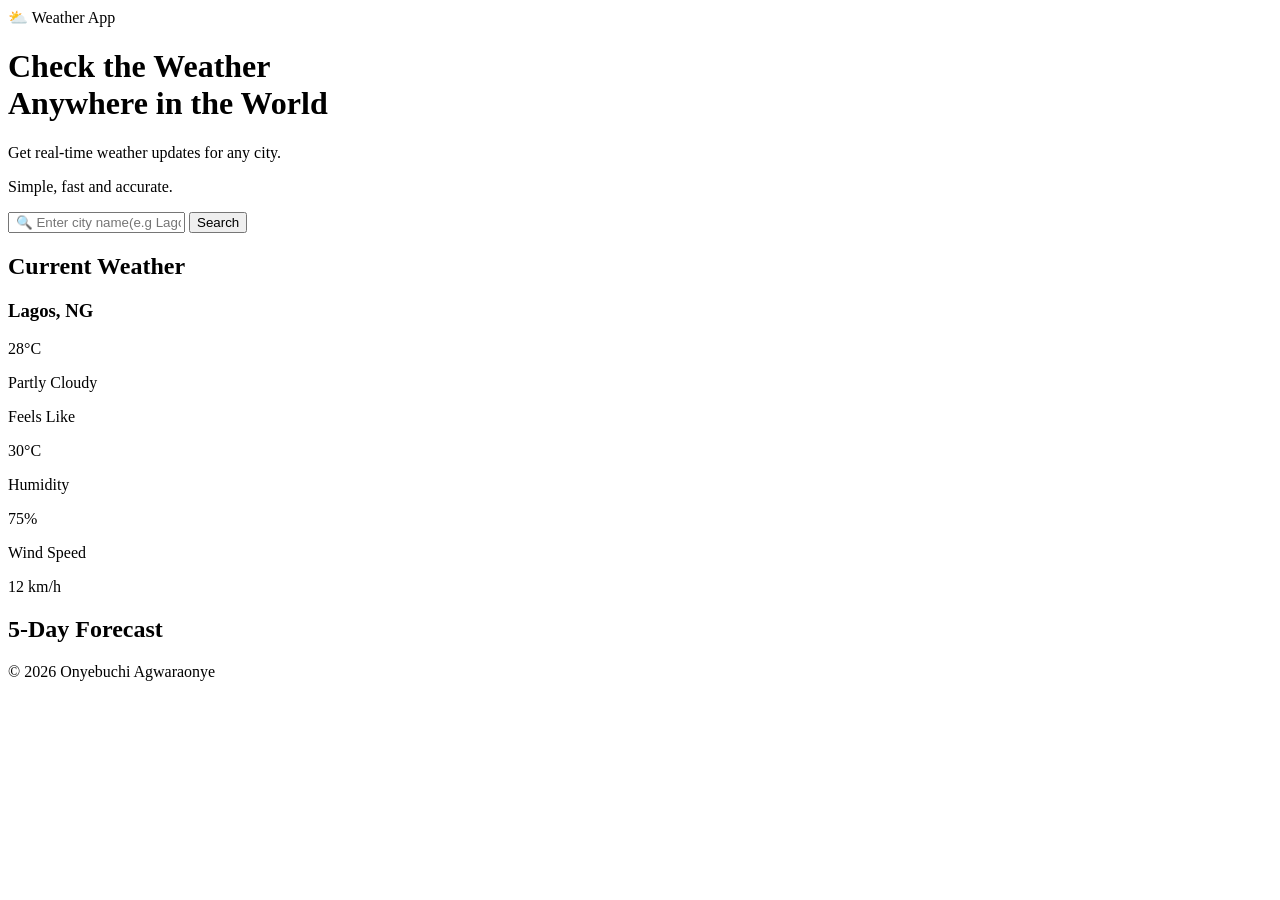
==== index.html @ f9358b13 "forecast and debugging" ====
<!DOCTYPE html>
<html>
<head>
  <meta charset="UTF-8">
  <meta name="viewport" content="width=device-width, initial-scale=1.0">
  
  <title>Weather App</title>
</head>
<body>
  <header>
    <div>⛅ Weather App</div>

    <div class="hero">
      <h1>Check the Weather<br> Anywhere in the World</h1>
      <p>Get real-time weather updates for any city.</p>
      <p>Simple, fast and accurate.</p>
    </div>

    <div >
      <input class="city-input" type="text" placeholder=" &#128269; Enter city name(e.g Lagos, London, New York...)  
      "> 
      <button class="search-button">Search</button>
      <p class="error-message"
      role="alert"></p>
    </div>
  </header>

  <main>
    <section class="current-weather">
      <h2>Current Weather</h2>
      <div class="weather-info">
        <h3 class="city-name">Lagos, NG</h3>
        <p class="local-time"></p>
        <p class="temperature">28°C</p>
        <p class="weather-description">Partly Cloudy</p>
      </div>

      <div class="weather-details">
        <div>
          <p>Feels Like</p>
          <p class="feels-like">30°C</p>
        </div>

        <div>
          <p>Humidity</p>
          <p class="humidity">75%</p>
        </div>

        <div>
          <p>Wind Speed</p>
          <p class="wind-speed">12 km/h</p>
        </div>
      </div>
    </section>

    <section class="forecast">
      <h2>5-Day Forecast</h2>
      <div class="forecast-list">
        <!-- Forecast cards will go here -->
      </div>
    </section>
  </main>

  <footer>© 2026 Onyebuchi Agwaraonye</footer>

  <script src="script.js"></script>
  
</body>
</html>
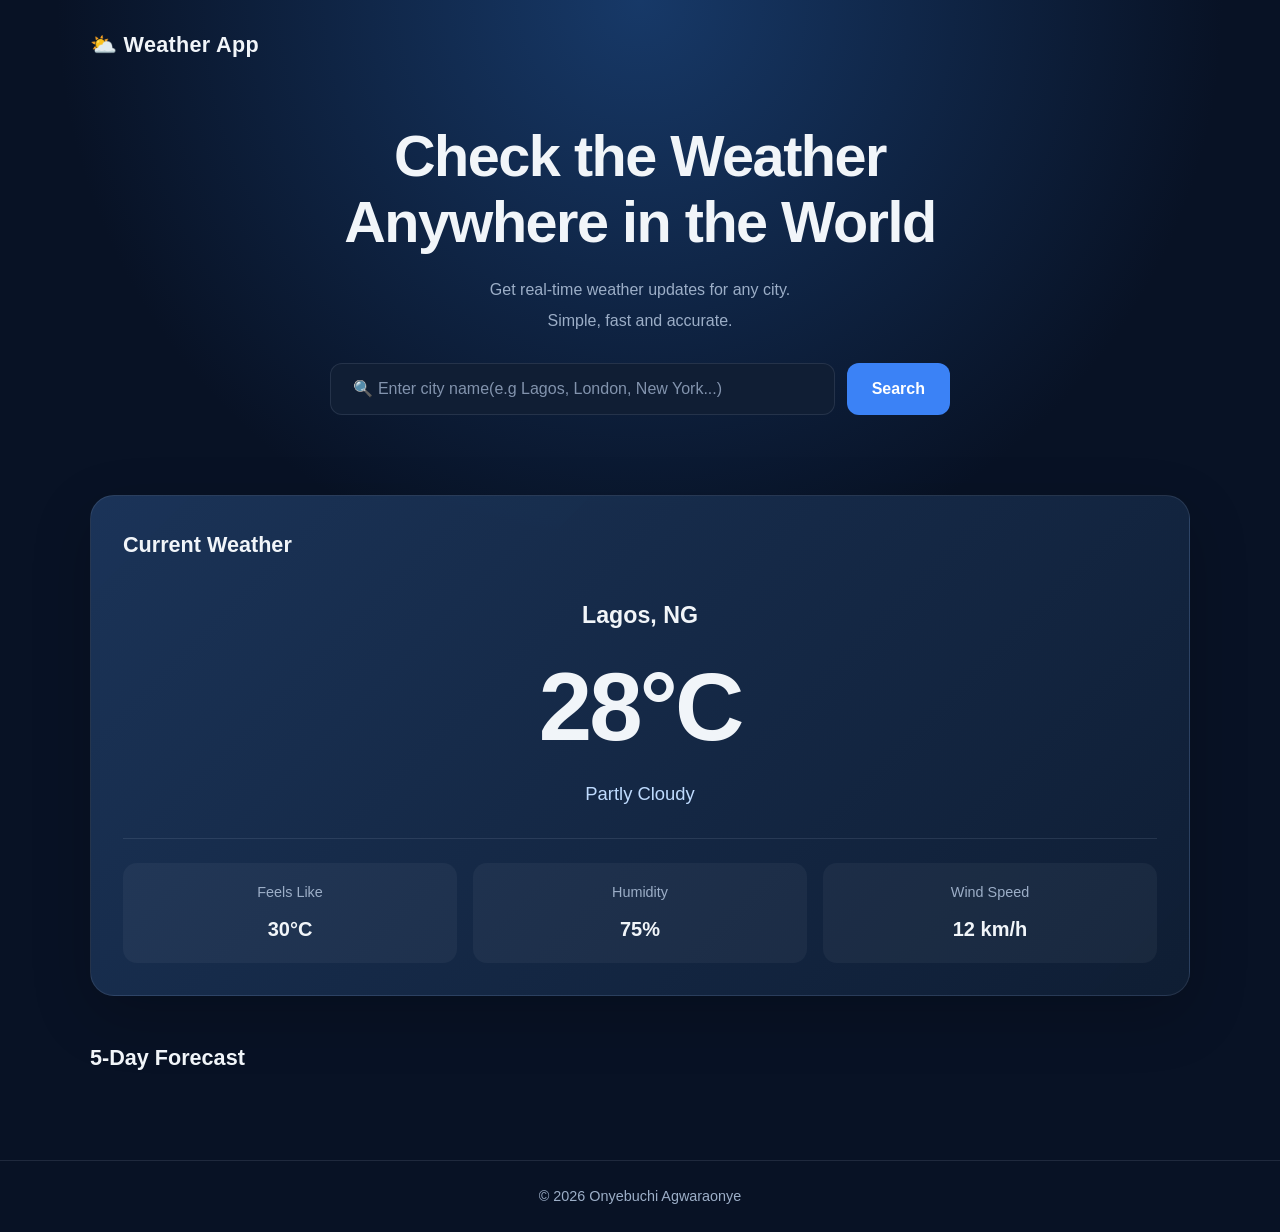
==== commit 73be77dd: "css styling" ====
--- a/index.html
+++ b/index.html
@@ -5,6 +5,7 @@
   <meta name="viewport" content="width=device-width, initial-scale=1.0">
   
   <title>Weather App</title>
+   <link rel="stylesheet" href="style.css">
 </head>
 <body>
   <header>
--- a/style.css
+++ b/style.css
@@ -0,0 +1,384 @@
+/* =========================
+   1. GLOBAL STYLES
+========================= */
+
+* {
+  margin: 0;
+  padding: 0;
+  box-sizing: border-box;
+}
+
+:root {
+  --bg: #081225;
+  --panel: #111f38;
+  --panel-light: #172945;
+  --primary: #3b82f6;
+  --primary-hover: #2563eb;
+  --text: #f1f5f9;
+  --muted: #9caec7;
+  --border: rgba(148, 163, 184, 0.16);
+}
+
+body {
+  min-height: 100vh;
+  font-family: Arial, Helvetica, sans-serif;
+  color: var(--text);
+  background:
+    radial-gradient(
+      circle at 50% 0%,
+      #173968 0%,
+      transparent 42%
+    ),
+    var(--bg);
+  line-height: 1.6;
+}
+
+/* =========================
+   2. HEADER
+========================= */
+
+header {
+  padding: 28px 6% 48px;
+  text-align: center;
+}
+
+header > div:first-child {
+  max-width: 1100px;
+  margin: 0 auto;
+  text-align: left;
+  font-size: 1.35rem;
+  font-weight: 700;
+  letter-spacing: 0.3px;
+}
+
+.hero {
+  max-width: 760px;
+  margin: 60px auto 30px;
+}
+
+.hero h1 {
+  font-size: clamp(2rem, 5vw, 3.6rem);
+  line-height: 1.15;
+  letter-spacing: -1.5px;
+  margin-bottom: 22px;
+}
+
+.hero p {
+  color: var(--muted);
+  font-size: 1rem;
+  margin: 5px 0;
+}
+
+/* =========================
+   3. SEARCH AREA
+========================= */
+
+header > div:last-child {
+  max-width: 620px;
+  margin: 0 auto;
+  display: flex;
+  flex-wrap: wrap;
+  gap: 12px;
+}
+
+.city-input {
+  flex: 1;
+  min-width: 0;
+  padding: 16px 18px;
+  border: 1px solid var(--border);
+  border-radius: 12px;
+  outline: none;
+  background: #101e34;
+  color: var(--text);
+  font-size: 1rem;
+  transition: border-color 0.2s, box-shadow 0.2s;
+}
+
+.city-input::placeholder {
+  color: #8293ad;
+}
+
+.city-input:focus {
+  border-color: var(--primary);
+  box-shadow: 0 0 0 3px rgba(59, 130, 246, 0.16);
+}
+
+.search-button {
+  padding: 15px 25px;
+  border: none;
+  border-radius: 12px;
+  background: var(--primary);
+  color: white;
+  font-size: 1rem;
+  font-weight: 700;
+  cursor: pointer;
+  transition: background 0.2s, transform 0.2s;
+}
+
+.search-button:hover:not(:disabled) {
+  background: var(--primary-hover);
+  transform: translateY(-1px);
+}
+
+.search-button:disabled {
+  opacity: 0.65;
+  cursor: not-allowed;
+}
+
+.error-message {
+  flex-basis: 100%;
+  min-height: 20px;
+  color: #fca5a5;
+  text-align: left;
+  font-size: 0.9rem;
+  margin-top: 0;
+}
+
+/* =========================
+   4. MAIN CONTENT
+========================= */
+
+main {
+  width: min(1100px, 88%);
+  margin: 0 auto;
+}
+
+/* =========================
+   5. CURRENT WEATHER
+========================= */
+
+.current-weather {
+  padding: 32px;
+  border: 1px solid var(--border);
+  border-radius: 24px;
+  background: linear-gradient(
+    135deg,
+    rgba(28, 54, 91, 0.95),
+    rgba(15, 30, 52, 0.98)
+  );
+  box-shadow: 0 20px 60px rgba(0, 0, 0, 0.2);
+}
+
+.current-weather h2,
+.forecast h2 {
+  font-size: 1.35rem;
+  margin-bottom: 24px;
+}
+
+.weather-info {
+  text-align: center;
+  padding: 10px 0 30px;
+}
+
+.city-name {
+  font-size: 1.45rem;
+  font-weight: 600;
+}
+
+.local-time {
+  color: var(--muted);
+  font-size: 0.95rem;
+  margin-top: 5px;
+}
+
+.temperature {
+  font-size: clamp(4rem, 10vw, 6rem);
+  font-weight: 700;
+  line-height: 1.2;
+  letter-spacing: -3px;
+  margin: 15px 0;
+}
+
+.weather-description {
+  color: #bfdbfe;
+  font-size: 1.15rem;
+  text-transform: capitalize;
+}
+
+/* Weather details */
+
+.weather-details {
+  display: grid;
+  grid-template-columns: repeat(3, minmax(0, 1fr));
+  gap: 16px;
+  padding-top: 24px;
+  border-top: 1px solid var(--border);
+}
+
+.weather-details > div {
+  padding: 18px 12px;
+  border-radius: 14px;
+  background: rgba(255, 255, 255, 0.045);
+  text-align: center;
+}
+
+.weather-details > div p:first-child {
+  color: var(--muted);
+  font-size: 0.9rem;
+  margin-bottom: 8px;
+}
+
+.weather-details > div p:last-child {
+  font-size: 1.25rem;
+  font-weight: 700;
+  overflow-wrap: anywhere;
+}
+
+/* =========================
+   6. FIVE-DAY FORECAST
+========================= */
+
+.forecast {
+  margin-top: 45px;
+}
+
+.forecast h2 {
+  margin-bottom: 20px;
+}
+
+.forecast-list {
+  display: grid;
+  grid-template-columns: repeat(5, minmax(0, 1fr));
+  gap: 16px;
+}
+
+.forecast-card {
+  min-width: 0;
+  padding: 22px 12px;
+  text-align: center;
+  border: 1px solid var(--border);
+  border-radius: 18px;
+  background: linear-gradient(
+    160deg,
+    var(--panel-light),
+    var(--panel)
+  );
+  box-shadow: 0 10px 25px rgba(0, 0, 0, 0.12);
+  transition: transform 0.2s, border-color 0.2s;
+}
+
+.forecast-card:hover {
+  transform: translateY(-5px);
+  border-color: rgba(96, 165, 250, 0.6);
+}
+
+.forecast-card h3 {
+  font-size: 1rem;
+  margin-bottom: 12px;
+}
+
+.forecast-icon {
+  font-size: 2.4rem;
+  line-height: 1.5;
+  margin: 12px 0;
+}
+
+.forecast-card p {
+  color: var(--muted);
+  font-size: 0.85rem;
+  overflow-wrap: anywhere;
+}
+
+.forecast-card .forecast-temperature {
+  color: var(--text);
+  font-size: 1rem;
+  font-weight: 700;
+  margin: 12px 0;
+}
+
+/* =========================
+   7. FOOTER
+========================= */
+
+footer {
+  margin-top: 65px;
+  padding: 24px 16px;
+  border-top: 1px solid var(--border);
+  color: var(--muted);
+  text-align: center;
+  font-size: 0.9rem;
+}
+
+/* =========================
+   8. TABLET
+========================= */
+
+@media (max-width: 900px) {
+  .forecast-list {
+    grid-template-columns: repeat(3, minmax(0, 1fr));
+  }
+
+  .forecast-card:nth-child(n + 4) {
+    /* Normal card styling is retained */
+  }
+}
+
+/* =========================
+   9. MOBILE
+========================= */
+
+@media (max-width: 600px) {
+  header {
+    padding: 22px 6% 35px;
+  }
+
+  .hero {
+    margin: 42px auto 26px;
+  }
+
+  .hero h1 {
+    letter-spacing: -0.7px;
+  }
+
+  main {
+    width: 92%;
+  }
+
+  .current-weather {
+    padding: 22px 16px;
+    border-radius: 18px;
+  }
+
+  .current-weather h2,
+  .forecast h2 {
+    font-size: 1.2rem;
+  }
+
+  .weather-details {
+    gap: 8px;
+  }
+
+  .weather-details > div {
+    padding: 14px 6px;
+  }
+
+  .weather-details > div p:first-child {
+    font-size: 0.78rem;
+  }
+
+  .weather-details > div p:last-child {
+    font-size: 1rem;
+  }
+
+  .forecast-list {
+    grid-template-columns: repeat(2, minmax(0, 1fr));
+    gap: 12px;
+  }
+
+  .forecast-card {
+    padding: 18px 10px;
+  }
+
+  header > div:last-child {
+    gap: 10px;
+  }
+
+  .city-input {
+    flex-basis: 100%;
+    width: 100%;
+  }
+
+  .search-button {
+    width: 100%;
+  }
+}
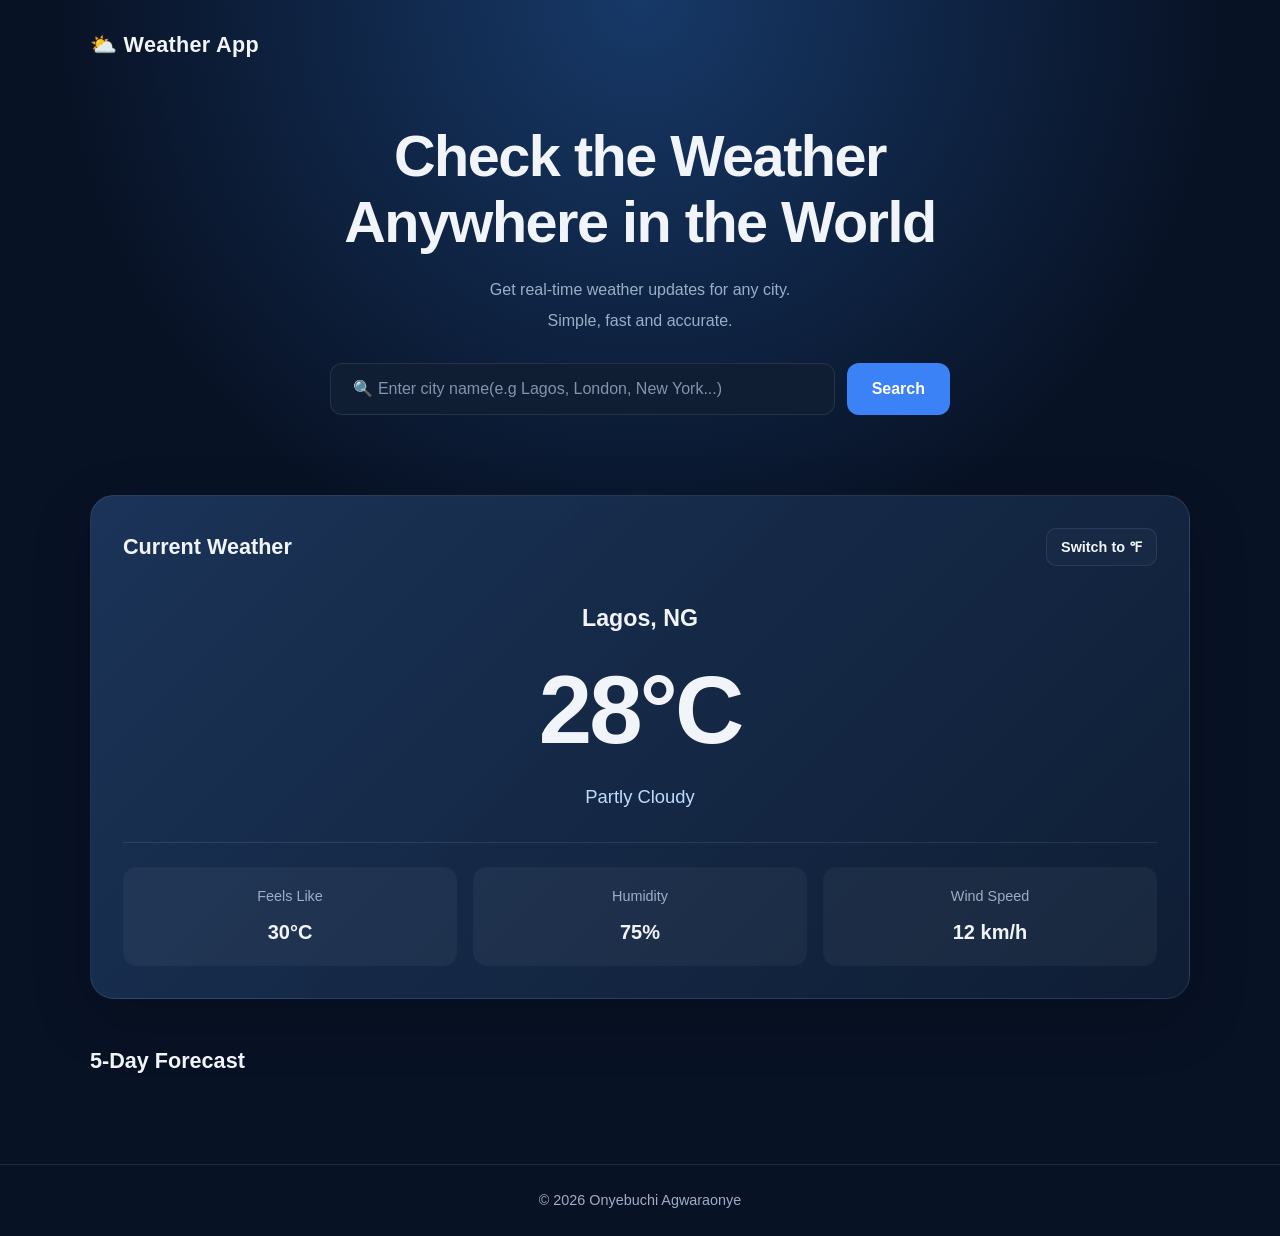
==== commit 7051093a: "switching celsiusToFahrenheit" ====
--- a/index.html
+++ b/index.html
@@ -28,7 +28,14 @@
 
   <main>
     <section class="current-weather">
-      <h2>Current Weather</h2>
+      
+      <div class="weather-header">
+        <h2>Current Weather</h2>
+        <button
+         class="unit-toggle">Switch to ℉
+        </button>
+      </div>
+      
       <div class="weather-info">
         <h3 class="city-name">Lagos, NG</h3>
         <p class="local-time"></p>
--- a/style.css
+++ b/style.css
@@ -381,4 +381,49 @@
   .search-button {
     width: 100%;
   }
+}
+
+/* Current weather heading and toggle layout */
+.weather-header {
+  display: flex;
+  align-items: center;
+  justify-content: space-between;
+  gap: 12px;
+}
+
+.weather-header h2 {
+  margin-bottom: 24px;
+}
+
+/* Temperature unit toggle button */
+.unit-toggle {
+  padding: 10px 14px;
+  margin-bottom: 24px;
+  border: 1px solid var(--border);
+  border-radius: 10px;
+  background: var(--panel-light);
+  color: var(--text);
+  font-size: 0.9rem;
+  font-weight: 600;
+  cursor: pointer;
+  white-space: nowrap;
+  flex-shrink: 0;
+  transition: background 0.2s ease,
+              border-color 0.2s ease,
+              transform 0.2s ease;
+}
+
+.unit-toggle:hover {
+  background: var(--primary);
+  border-color: var(--primary);
+  transform: translateY(-1px);
+}
+
+.unit-toggle:focus-visible {
+  outline: 2px solid var(--primary);
+  outline-offset: 3px;
+}
+
+.unit-toggle:active {
+  transform: translateY(0);
 }
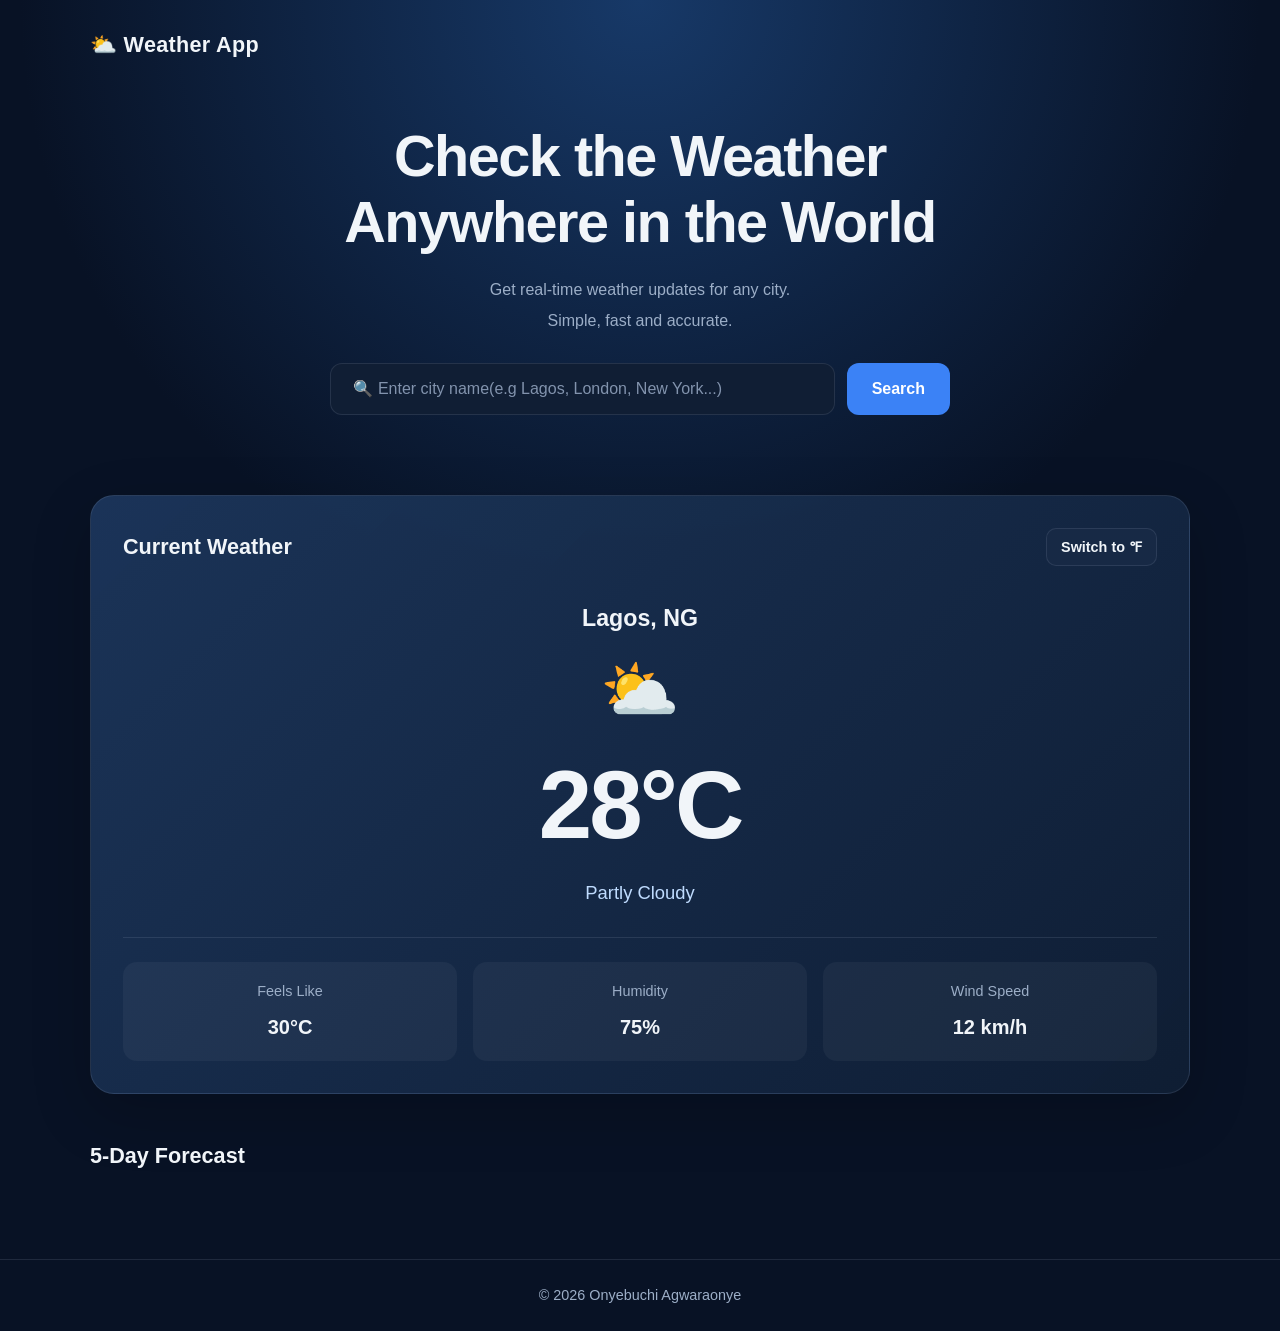
==== commit 7c37d798: "adding icon" ====
--- a/index.html
+++ b/index.html
@@ -28,7 +28,7 @@
 
   <main>
     <section class="current-weather">
-      
+
       <div class="weather-header">
         <h2>Current Weather</h2>
         <button
@@ -39,6 +39,8 @@
       <div class="weather-info">
         <h3 class="city-name">Lagos, NG</h3>
         <p class="local-time"></p>
+
+        <p class="current-weather-icon">⛅</p>
         <p class="temperature">28°C</p>
         <p class="weather-description">Partly Cloudy</p>
       </div>
--- a/style.css
+++ b/style.css
@@ -426,4 +426,46 @@
 
 .unit-toggle:active {
   transform: translateY(0);
+}
+
+.current-weather-icon {
+  font-size: 4rem;
+  line-height: 1.3;
+  margin: 12px 0;
+}
+
+body.weather-clear {
+  background:
+    radial-gradient(circle at 50% 0%, #2563eb 0%, transparent 45%),
+    #081225;
+}
+
+body.weather-cloudy {
+  background:
+    radial-gradient(circle at 50% 0%, #475569 0%, transparent 45%),
+    #111827;
+}
+
+body.weather-rainy {
+  background:
+    radial-gradient(circle at 50% 0%, #1e40af 0%, transparent 45%),
+    #081225;
+}
+
+body.weather-stormy {
+  background:
+    radial-gradient(circle at 50% 0%, #334155 0%, transparent 45%),
+    #050914;
+}
+
+body.weather-snowy {
+  background:
+    radial-gradient(circle at 50% 0%, #94a3b8 0%, transparent 45%),
+    #0f172a;
+}
+
+body.weather-foggy {
+  background:
+    radial-gradient(circle at 50% 0%, #64748b 0%, transparent 45%),
+    #1e293b;
 }
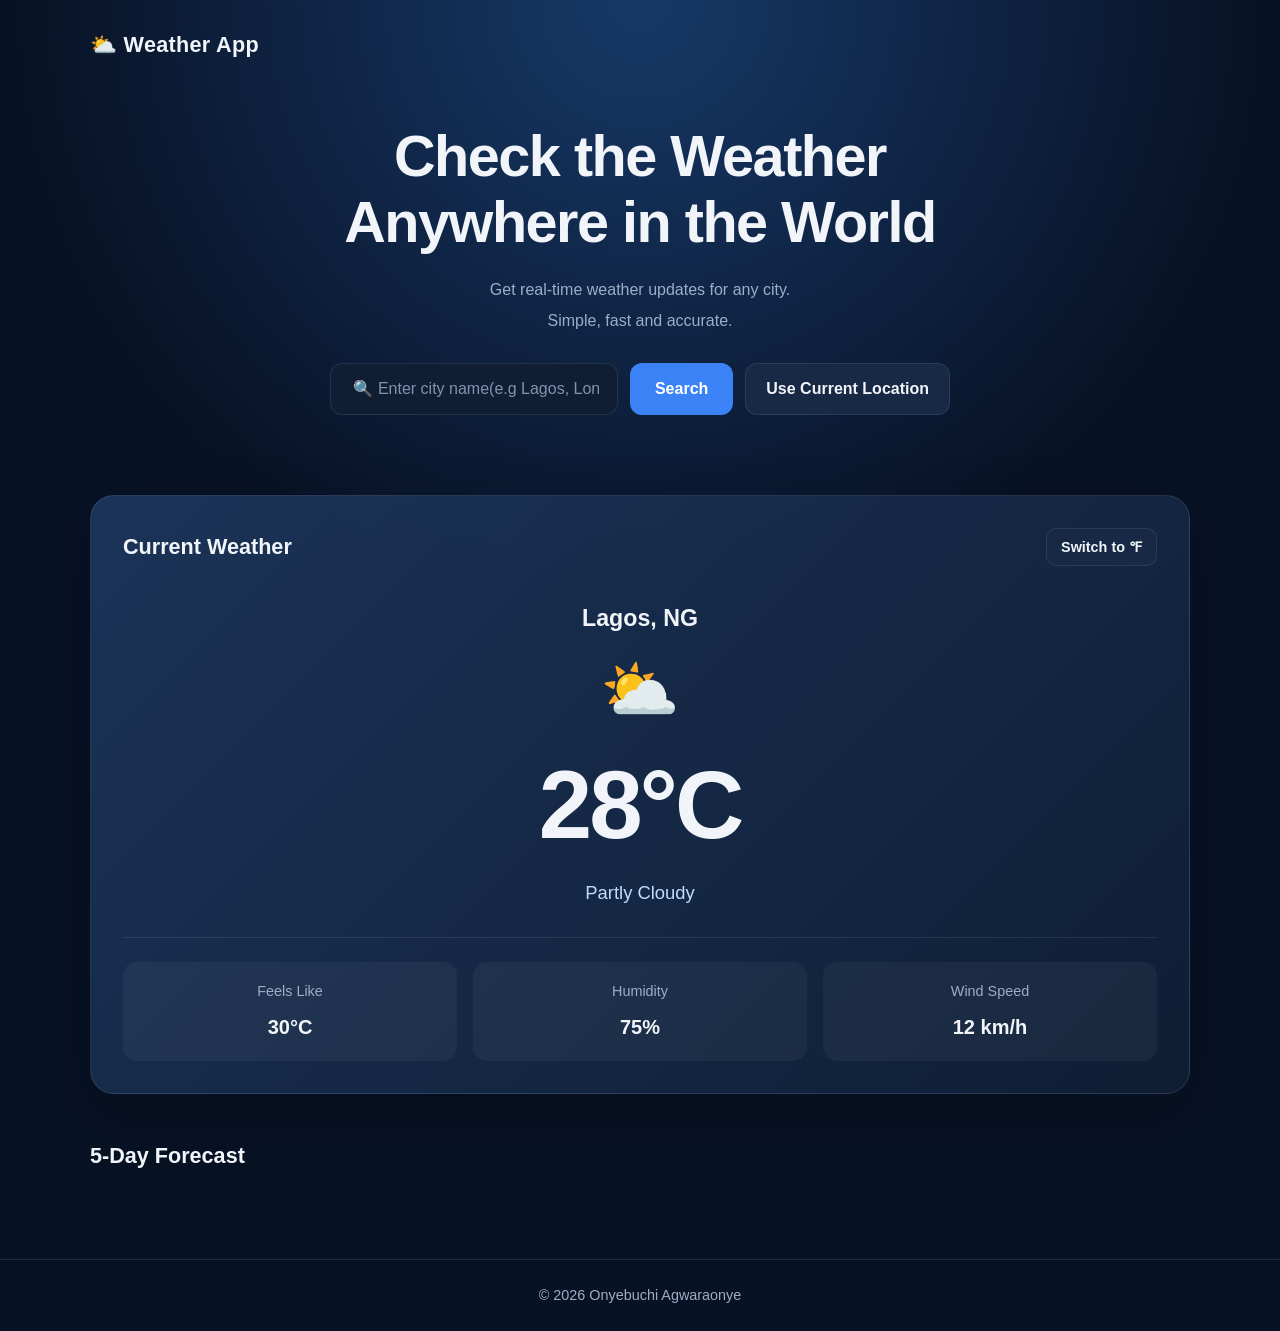
==== commit 83db544c: "using location request" ====
--- a/index.html
+++ b/index.html
@@ -21,6 +21,7 @@
       <input class="city-input" type="text" placeholder=" &#128269; Enter city name(e.g Lagos, London, New York...)  
       "> 
       <button class="search-button">Search</button>
+      <button class="location-button">Use Current Location</button>
       <p class="error-message"
       role="alert"></p>
     </div>
--- a/style.css
+++ b/style.css
@@ -468,4 +468,33 @@
   background:
     radial-gradient(circle at 50% 0%, #64748b 0%, transparent 45%),
     #1e293b;
+}
+
+body.weather-night {
+  background:
+    radial-gradient(
+      circle at 50% 0%,
+      #312e81 0%,
+      transparent 45%
+    ),
+    #050816;
+  transition: background 0.6s ease;
+}
+
+.location-button {
+  padding: 15px 20px;
+  border: 1px solid var(--border);
+  border-radius: 12px;
+  background: var(--panel-light);
+  color: var(--text);
+  font-size: 1rem;
+  font-weight: 600;
+  cursor: pointer;
+  transition: background 0.2s ease,
+              transform 0.2s ease;
+}
+
+.location-button:hover {
+  background: var(--primary);
+  transform: translateY(-1px);
 }
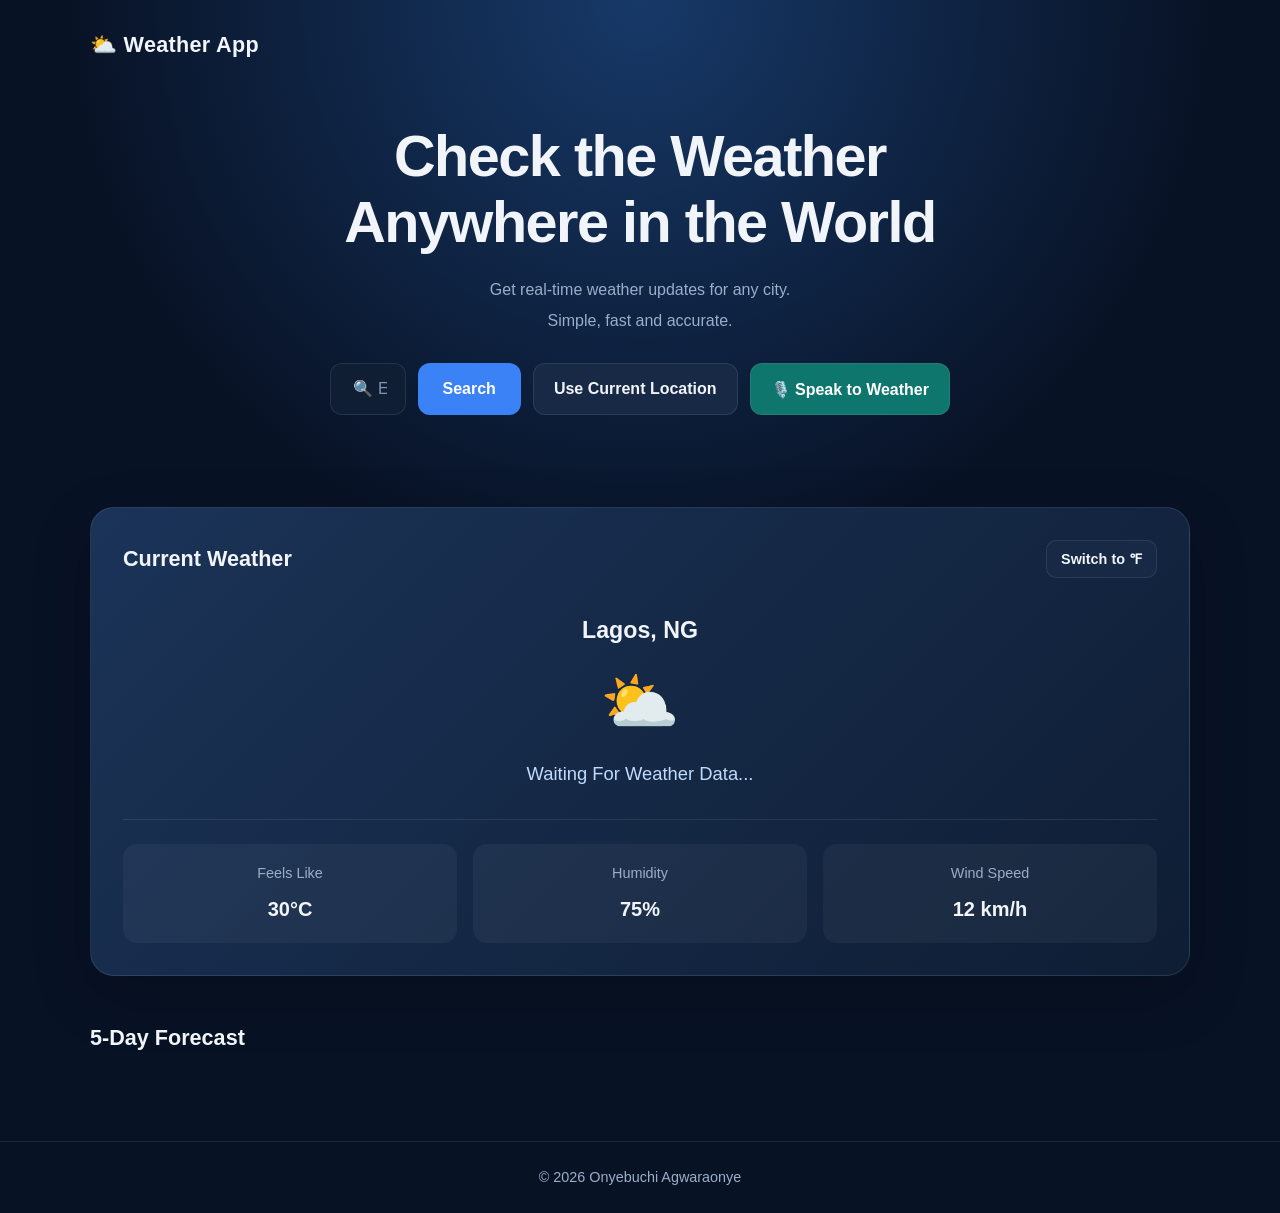
==== commit 1e1d7f13: "voice assistant" ====
--- a/index.html
+++ b/index.html
@@ -22,6 +22,11 @@
       "> 
       <button class="search-button">Search</button>
       <button class="location-button">Use Current Location</button>
+      <button class="voice-button">
+  🎙️    Speak to Weather
+      </button>
+
+      <p class="voice-status" aria-live="polite"></p>
       <p class="error-message"
       role="alert"></p>
     </div>
@@ -42,8 +47,8 @@
         <p class="local-time"></p>
 
         <p class="current-weather-icon">⛅</p>
-        <p class="temperature">28°C</p>
-        <p class="weather-description">Partly Cloudy</p>
+        <p class="temperature"></p>
+        <p class="weather-description">Waiting for weather data...</p>
       </div>
 
       <div class="weather-details">
@@ -75,6 +80,7 @@
   <footer>© 2026 Onyebuchi Agwaraonye</footer>
 
   <script src="script.js"></script>
+  <script src="voice.js"></script>
   
 </body>
 </html>
--- a/style.css
+++ b/style.css
@@ -497,4 +497,28 @@
 .location-button:hover {
   background: var(--primary);
   transform: translateY(-1px);
+}
+
+.voice-button {
+  padding: 15px 20px;
+  border: 1px solid var(--border);
+  border-radius: 12px;
+  background: #0f766e;
+  color: white;
+  font-size: 1rem;
+  font-weight: 600;
+  cursor: pointer;
+  transition: background 0.2s ease,
+              transform 0.2s ease;
+}
+
+.voice-button:hover {
+  background: #115e59;
+  transform: translateY(-1px);
+}
+
+.voice-status {
+  flex-basis: 100%;
+  color: var(--muted);
+  font-size: 0.9rem;
 }
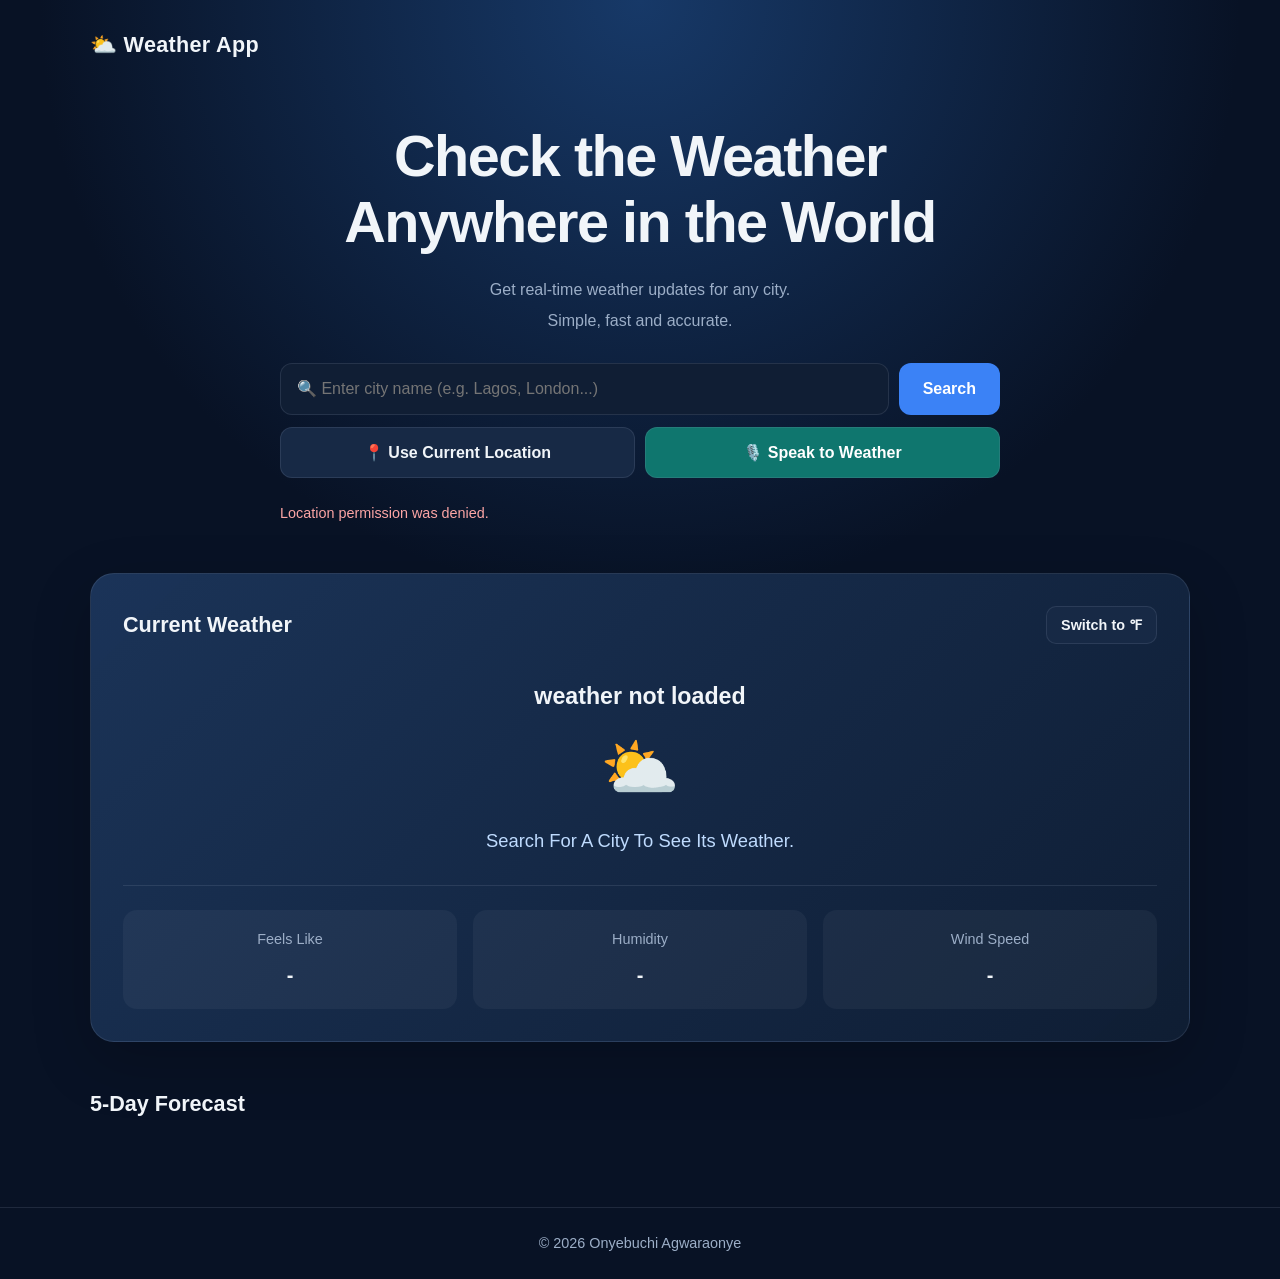
==== commit 8d27f67b: "html and css debugging" ====
--- a/index.html
+++ b/index.html
@@ -2,8 +2,7 @@
 <html>
 <head>
   <meta charset="UTF-8">
-  <meta name="viewport" content="width=device-width, initial-scale=1.0">
-  
+  <meta name="description" content="Check current weather conditions and 5-day forecast for cities around the world.">
   <title>Weather App</title>
    <link rel="stylesheet" href="style.css">
 </head>
@@ -17,19 +16,26 @@
       <p>Simple, fast and accurate.</p>
     </div>
 
-    <div >
-      <input class="city-input" type="text" placeholder=" &#128269; Enter city name(e.g Lagos, London, New York...)  
-      "> 
-      <button class="search-button">Search</button>
-      <button class="location-button">Use Current Location</button>
-      <button class="voice-button">
-  🎙️    Speak to Weather
-      </button>
+    <div class="search-controls">
+  <div class="search-row">
+    <input
+      class="city-input"
+      type="text"
+      placeholder="🔍 Enter city name (e.g. Lagos, London...)"
+      aria-label="Enter city name"
+    >
+    <button class="search-button" type="button">Search</button>
+  </div>
 
-      <p class="voice-status" aria-live="polite"></p>
-      <p class="error-message"
-      role="alert"></p>
-    </div>
+  <div class="action-row">
+    <button class="location-button" type="button">📍 Use Current Location</button>
+    <button class="voice-button" type="button">🎙️ Speak to Weather</button>
+  </div>
+
+  <p class="voice-status" aria-live="polite"></p>
+  <p class="error-message" role="alert"></p>
+</div>
+
   </header>
 
   <main>
@@ -38,33 +44,34 @@
       <div class="weather-header">
         <h2>Current Weather</h2>
         <button
-         class="unit-toggle">Switch to ℉
+         class="unit-toggle"
+         type="button">Switch to ℉
         </button>
       </div>
       
       <div class="weather-info">
-        <h3 class="city-name">Lagos, NG</h3>
+        <h3 class="city-name">weather not loaded</h3>
         <p class="local-time"></p>
 
         <p class="current-weather-icon">⛅</p>
         <p class="temperature"></p>
-        <p class="weather-description">Waiting for weather data...</p>
+        <p class="weather-description">Search for a city to see its weather.</p>
       </div>
 
       <div class="weather-details">
         <div>
           <p>Feels Like</p>
-          <p class="feels-like">30°C</p>
+          <p class="feels-like">-</p>
         </div>
 
         <div>
           <p>Humidity</p>
-          <p class="humidity">75%</p>
+          <p class="humidity">-</p>
         </div>
 
         <div>
           <p>Wind Speed</p>
-          <p class="wind-speed">12 km/h</p>
+          <p class="wind-speed">-</p>
         </div>
       </div>
     </section>
--- a/style.css
+++ b/style.css
@@ -72,39 +72,38 @@
 /* =========================
    3. SEARCH AREA
 ========================= */
-
-header > div:last-child {
-  max-width: 620px;
+.search-controls {
+  width: 100%;
+  max-width: 720px;
   margin: 0 auto;
   display: flex;
-  flex-wrap: wrap;
+  flex-direction: column;
   gap: 12px;
+}
+
+.search-row {
+  display: flex;
+  align-items: stretch;
+  gap: 10px;
+  width: 100%;
 }
 
 .city-input {
   flex: 1;
+  width: 0;
   min-width: 0;
-  padding: 16px 18px;
+  padding: 16px;
   border: 1px solid var(--border);
   border-radius: 12px;
   outline: none;
   background: #101e34;
   color: var(--text);
   font-size: 1rem;
-  transition: border-color 0.2s, box-shadow 0.2s;
-}
-
-.city-input::placeholder {
-  color: #8293ad;
-}
-
-.city-input:focus {
-  border-color: var(--primary);
-  box-shadow: 0 0 0 3px rgba(59, 130, 246, 0.16);
 }
 
 .search-button {
-  padding: 15px 25px;
+  flex-shrink: 0;
+  padding: 15px 24px;
   border: none;
   border-radius: 12px;
   background: var(--primary);
@@ -112,12 +111,10 @@
   font-size: 1rem;
   font-weight: 700;
   cursor: pointer;
-  transition: background 0.2s, transform 0.2s;
 }
 
 .search-button:hover:not(:disabled) {
   background: var(--primary-hover);
-  transform: translateY(-1px);
 }
 
 .search-button:disabled {
@@ -125,13 +122,72 @@
   cursor: not-allowed;
 }
 
+.action-row {
+  display: flex;
+  gap: 10px;
+  width: 100%;
+}
+
+.location-button,
+.voice-button {
+  flex: 1;
+  min-width: 0;
+  padding: 14px 10px;
+  border-radius: 12px;
+  font-size: 0.95rem;
+  font-weight: 600;
+  cursor: pointer;
+}
+
+.location-button {
+  border: 1px solid var(--border);
+  background: var(--panel-light);
+  color: var(--text);
+}
+
+.voice-button {
+  border: 1px solid var(--border);
+  background: #0f766e;
+  color: white;
+}
+
+.voice-status,
 .error-message {
-  flex-basis: 100%;
-  min-height: 20px;
-  color: #fca5a5;
+  width: 100%;
   text-align: left;
   font-size: 0.9rem;
-  margin-top: 0;
+}
+
+.voice-status {
+  color: var(--muted);
+}
+
+.error-message {
+  color: #fca5a5;
+  min-height: 20px;
+}
+
+@media (max-width: 600px) {
+  .search-row {
+    gap: 8px;
+    flex-direction: column;
+  }
+
+  .search-button {
+    padding: 14px 16px;
+  }
+
+  .action-row {
+    flex-direction: column;
+  }
+
+  .location-button,
+  .voice-button {
+    width: 100%;
+    flex: auto;
+  }
+
+  
 }
 
 /* =========================
@@ -308,9 +364,7 @@
     grid-template-columns: repeat(3, minmax(0, 1fr));
   }
 
-  .forecast-card:nth-child(n + 4) {
-    /* Normal card styling is retained */
-  }
+  
 }
 
 /* =========================
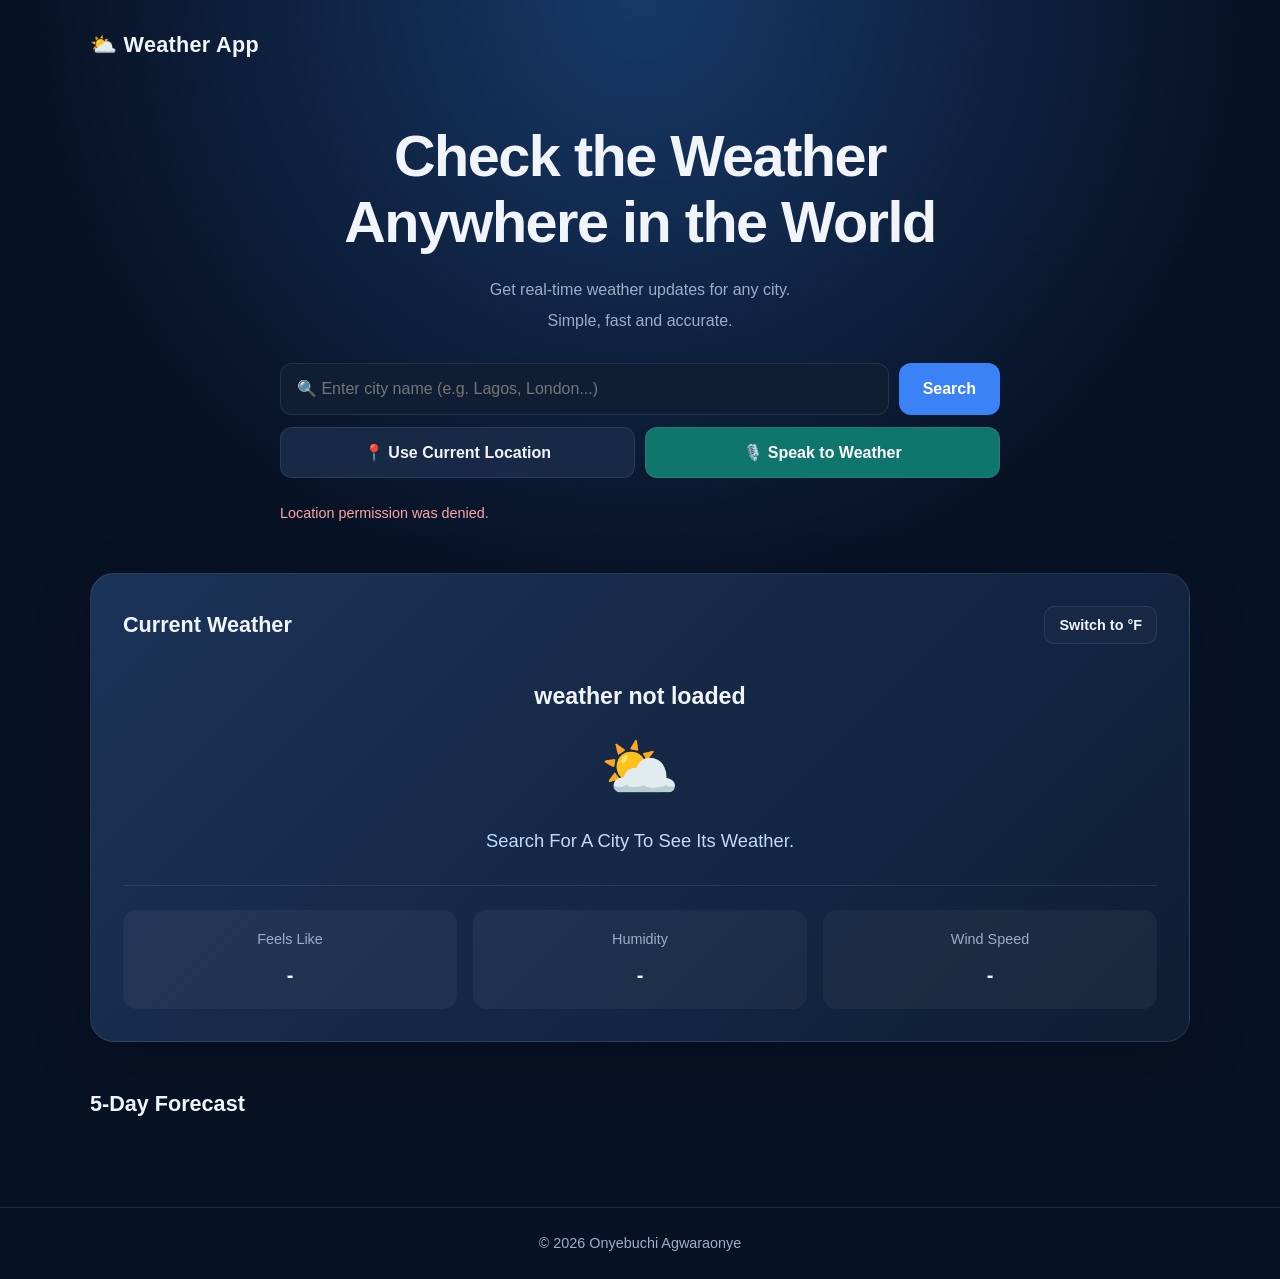
==== commit 6ab94dea: "debugging" ====
--- a/index.html
+++ b/index.html
@@ -45,7 +45,7 @@
         <h2>Current Weather</h2>
         <button
          class="unit-toggle"
-         type="button">Switch to ℉
+         type="button">Switch to °F
         </button>
       </div>
       
